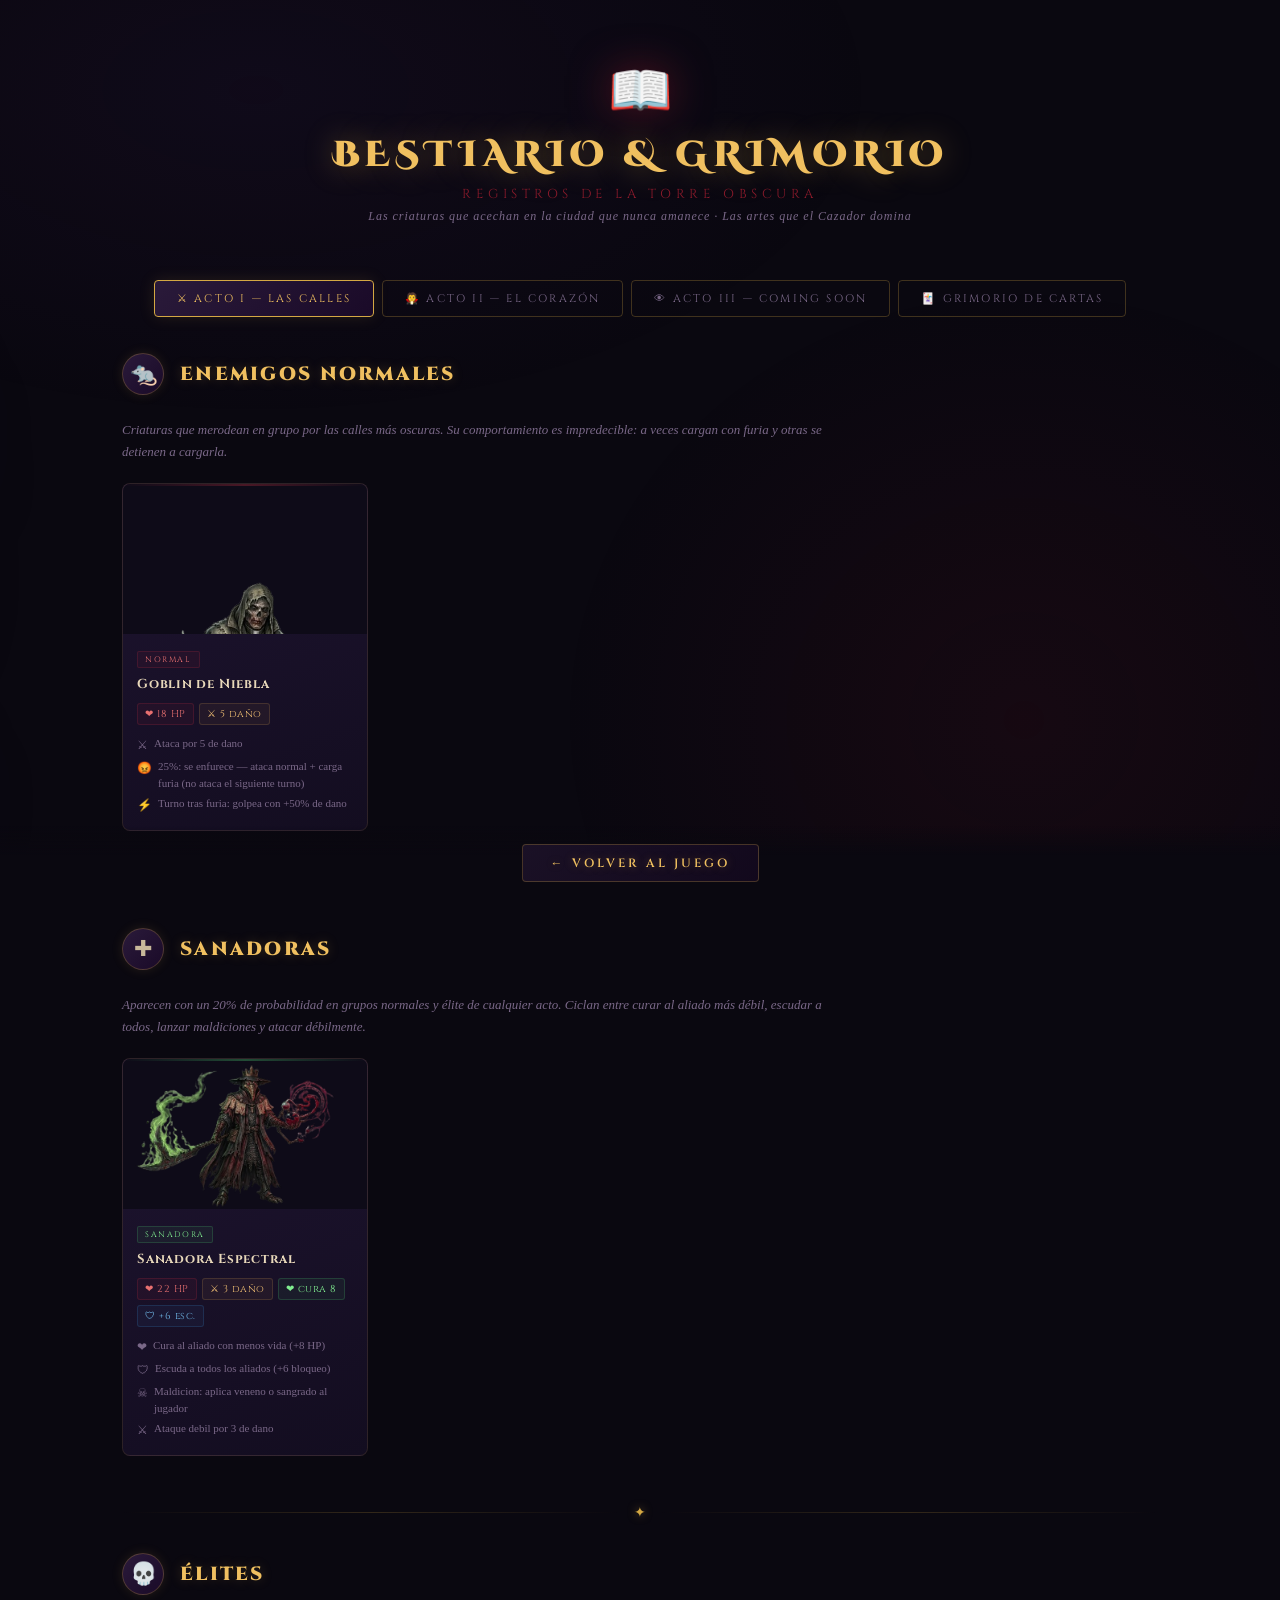
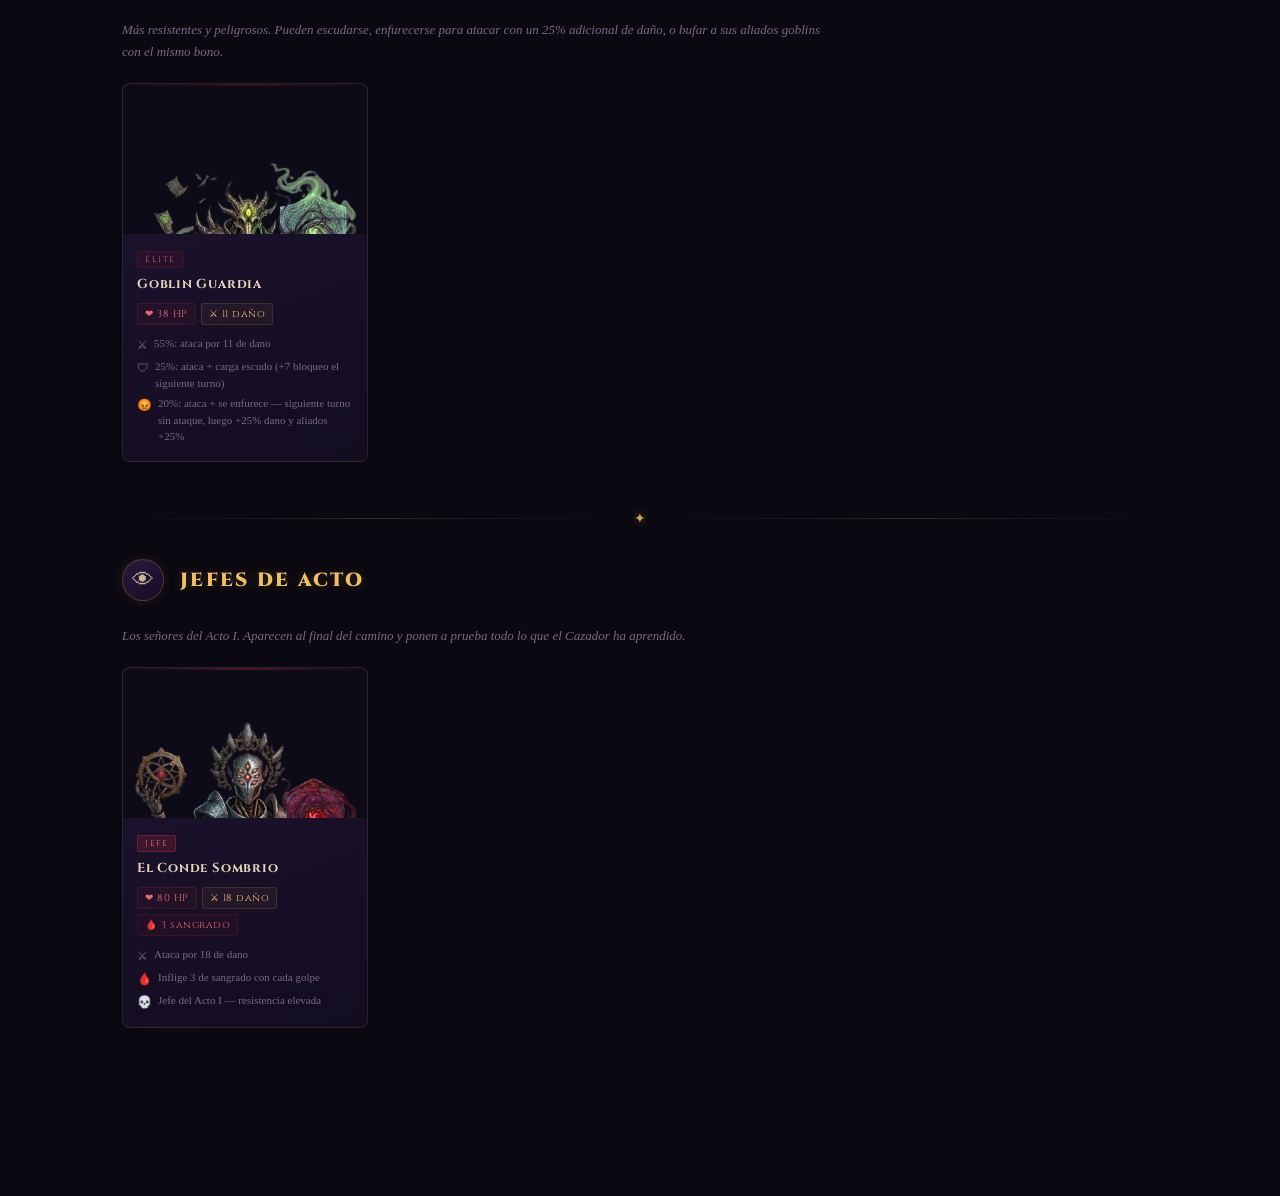
==== bestiario.html @ 96787f64 "Rework visual mapa, goblins, nuevo boton bestiario" ====
<!DOCTYPE html>
<html lang="es">
<head>
<meta charset="UTF-8">
<meta name="viewport" content="width=device-width, initial-scale=1.0">
<title>Noctis Deck — Bestiario & Grimorio</title>
<link rel="shortcut icon" href="resources/logo/logo.png" type="image/x-icon">
<link href="https://fonts.googleapis.com/css2?family=Cinzel+Decorative:wght@400;700;900&family=IM+Fell+English:ital@0;1&family=Cinzel:wght@400;600;900&display=swap" rel="stylesheet">
<style>
  :root {
    --ink:#0a0810; --parchment:#1a1428; --gold:#d4a843; --gold2:#f0c060;
    --crimson:#8a1a2a; --wine:#6a1020; --dim:#7a6888; --text:#c8b89a;
    --text-bright:#e8d8ba; --fog:#2a1e3a; --green:#4acc70; --green2:#80ee90;
  }
  *{margin:0;padding:0;box-sizing:border-box}
  body{background:var(--ink);color:var(--text);font-family:'IM Fell English',Georgia,serif;min-height:100vh;overflow-x:hidden}
  body::before{content:'';position:fixed;inset:0;background:radial-gradient(ellipse 80% 60% at 20% 10%,#3a1a5a22 0%,transparent 60%),radial-gradient(ellipse 60% 80% at 80% 80%,#6a102022 0%,transparent 60%);pointer-events:none;z-index:0}
  #fog-layer{position:fixed;inset:0;pointer-events:none;z-index:1;overflow:hidden}
  .fog-p{position:absolute;border-radius:50%;background:radial-gradient(circle,#3a1a5a18 0%,transparent 70%);animation:fogDrift linear infinite;filter:blur(40px)}
  @keyframes fogDrift{from{transform:translateX(-120%) scaleY(0.6)}to{transform:translateX(110vw) scaleY(1.2)}}

  .page{position:relative;z-index:2;max-width:1100px;margin:0 auto;padding:60px 32px 120px}

  /* HEADER */
  .header{text-align:center;margin-bottom:56px}
  .header-eye{font-size:52px;display:block;margin-bottom:10px;animation:eyePulse 4s ease-in-out infinite;filter:drop-shadow(0 0 20px #8a1a2a88)}
  @keyframes eyePulse{0%,100%{transform:scale(1)}50%{transform:scale(1.08);filter:drop-shadow(0 0 40px #c03040bb)}}
  .game-title{font-family:'Cinzel Decorative',serif;font-size:clamp(18px,4vw,36px);font-weight:900;letter-spacing:.15em;text-transform:uppercase;color:var(--gold2);text-shadow:0 0 30px #d4a84366;margin-bottom:6px}
  .page-sub{font-family:'Cinzel',serif;font-size:clamp(10px,1.5vw,13px);letter-spacing:.35em;text-transform:uppercase;color:var(--crimson);margin-bottom:6px}
  .page-note{font-style:italic;font-size:12px;color:var(--dim);letter-spacing:.08em}

  /* TABS */
  .tab-row{display:flex;gap:8px;margin-bottom:36px;flex-wrap:wrap;justify-content:center}
  .tab{font-family:'Cinzel',serif;font-size:11px;letter-spacing:.2em;text-transform:uppercase;
    padding:10px 22px;border-radius:4px;border:1px solid #d4a84344;background:transparent;
    color:var(--dim);cursor:pointer;transition:all .2s;user-select:none}
  .tab:hover{border-color:#d4a84388;color:var(--text-bright);background:#d4a84310}
  .tab.active{background:linear-gradient(135deg,#2a1a3a,#1a0a28);border-color:#d4a843;color:var(--gold2);box-shadow:0 0 16px #d4a84322}

  /* SECTION */
  .section{display:none}
  .section.visible{display:block}

  .section-title-row{display:flex;align-items:center;gap:16px;margin-bottom:24px}
  .section-icon{font-size:22px;width:42px;height:42px;border-radius:50%;display:flex;align-items:center;justify-content:center;background:linear-gradient(135deg,#2a1a3a,#1a0a28);border:1px solid #d4a84344;box-shadow:0 0 12px #d4a84322;flex-shrink:0}
  .section-label{font-family:'Cinzel',serif;font-size:clamp(13px,2vw,19px);font-weight:900;letter-spacing:.12em;text-transform:uppercase;color:var(--gold2);text-shadow:0 0 12px #d4a84344}
  .section-desc{font-size:13px;color:var(--dim);font-style:italic;margin-bottom:20px;line-height:1.7;max-width:700px}

  /* ENEMY GRID */
  .enemy-grid{display:grid;grid-template-columns:repeat(auto-fill,minmax(200px,1fr));gap:18px;margin-bottom:48px}

  .enemy-card{
    background:linear-gradient(160deg,#1e1430 0%,#130d20 100%);
    border:1px solid #d4a84322;border-radius:8px;overflow:hidden;
    transition:transform .2s,box-shadow .2s,border-color .2s;cursor:default;position:relative;
  }
  .enemy-card:hover{transform:translateY(-4px);box-shadow:0 8px 32px #00000066,0 0 20px #d4a84318;border-color:#d4a84355}
  .enemy-card::before{content:'';position:absolute;top:0;left:0;right:0;height:2px;background:var(--card-accent,linear-gradient(90deg,transparent,#d4a84355,transparent))}

  .enemy-img{width:100%;height:150px;object-fit:cover;object-position:top;display:block;background:#0e0b18;cursor:zoom-in;transition:opacity .15s}
  .enemy-img:hover{opacity:.88}
  .enemy-img-placeholder{width:100%;height:150px;background:linear-gradient(160deg,#1a1030,#0e0b18);display:flex;align-items:center;justify-content:center;font-size:48px}

  .enemy-body{padding:14px 14px 16px}
  .enemy-tier-badge{font-family:'Cinzel',serif;font-size:8px;letter-spacing:.2em;text-transform:uppercase;padding:2px 7px;border-radius:2px;margin-bottom:8px;display:inline-block}
  .badge-normal  {background:#c0304011;color:#e87070;border:1px solid #c0304033}
  .badge-elite   {background:#8a1a2a22;color:#cc6080;border:1px solid #8a1a2a44}
  .badge-healer  {background:#4acc7011;color:var(--green2);border:1px solid #4acc7033}
  .badge-boss    {background:#c0304033;color:#ff8080;border:1px solid #c0304066}
  .badge-special {background:#7a3acc22;color:#cc80ff;border:1px solid #7a3acc44}

  .enemy-name{font-family:'Cinzel',serif;font-size:13px;font-weight:700;letter-spacing:.06em;color:var(--text-bright);margin-bottom:10px;line-height:1.3}

  .enemy-stats{display:flex;flex-wrap:wrap;gap:5px;margin-bottom:10px}
  .stat-pill{font-size:10px;font-family:'Cinzel',serif;padding:3px 7px;border-radius:3px;letter-spacing:.05em;white-space:nowrap}
  .stat-hp   {background:#c0304011;color:#e87070;border:1px solid #c0304033}
  .stat-dmg  {background:#c9984a11;color:#e8b870;border:1px solid #c9984a33}
  .stat-bleed{background:#aa203011;color:#e06070;border:1px solid #aa203033}
  .stat-psn  {background:#3a7a2011;color:#80cc50;border:1px solid #3a7a2033}
  .stat-heal {background:#4acc7011;color:var(--green2);border:1px solid #4acc7033}
  .stat-shld {background:#3a8acc11;color:#70b8e8;border:1px solid #3a8acc33}

  .enemy-behaviors{display:flex;flex-direction:column;gap:4px;margin-top:6px}
  .behavior{font-size:11px;color:var(--dim);line-height:1.5;display:flex;gap:6px;align-items:flex-start}
  .behavior-icon{flex-shrink:0;font-size:12px;margin-top:1px}

  /* COMING SOON */
  .coming-soon{
    border:1px dashed #d4a84333;border-radius:10px;
    padding:60px 32px;text-align:center;margin-top:8px;
    background:radial-gradient(ellipse 70% 60% at 50% 50%,#1a1030 0%,#0a0810 100%);
  }
  .cs-eye{font-size:48px;display:block;margin-bottom:16px;opacity:.4;animation:csFloat 3s ease-in-out infinite}
  @keyframes csFloat{0%,100%{transform:translateY(0)}50%{transform:translateY(-8px)}}
  .cs-title{font-family:'Cinzel Decorative',serif;font-size:clamp(14px,3vw,22px);color:var(--dim);letter-spacing:.15em;text-transform:uppercase;margin-bottom:10px}
  .cs-sub{font-size:13px;color:#4a3a5a;font-style:italic}

  /* DIVIDER */
  .divider{display:flex;align-items:center;gap:14px;margin:32px 0}
  .divider-line{flex:1;height:1px;background:linear-gradient(90deg,transparent,#d4a84333,transparent)}
  .divider-glyph{color:var(--gold);font-size:14px;text-shadow:0 0 10px #d4a84388;flex-shrink:0}

  /* CARD GRIMOIRE GRID */
  .grimoire-grid{display:grid;grid-template-columns:repeat(auto-fill,minmax(150px,1fr));gap:14px;margin-bottom:40px}

  .grim-card{
    background:linear-gradient(160deg,#1e1430 0%,#130d20 100%);
    border-radius:7px;overflow:hidden;
    border:1px solid #d4a84322;
    transition:transform .2s,box-shadow .2s,border-color .2s;cursor:default;
    position:relative;
  }
  .grim-card:hover{transform:translateY(-4px);box-shadow:0 8px 28px #00000055,0 0 16px #d4a84318;border-color:#d4a84455}
  .grim-card-top{height:3px;background:var(--rc,#a0a0b0)}
  .grim-card-art{width:100%;height:100px;object-fit:cover;display:block;background:#0e0b18;cursor:zoom-in;transition:opacity .15s}
  .grim-card-art:hover{opacity:.88}
  .grim-card-art-placeholder{width:100%;height:100px;background:linear-gradient(160deg,#1a1030,#0e0b18);display:flex;align-items:center;justify-content:center;font-size:32px}
  .grim-card-body{padding:10px 10px 12px}
  .grim-rarity{font-family:'Cinzel',serif;font-size:7px;letter-spacing:.2em;text-transform:uppercase;margin-bottom:5px;display:inline-block;padding:2px 5px;border-radius:2px}
  .grim-name{font-family:'Cinzel',serif;font-size:11px;font-weight:700;letter-spacing:.04em;color:var(--text-bright);margin-bottom:6px;line-height:1.3}
  .grim-type{font-size:9px;font-family:'Cinzel',serif;letter-spacing:.15em;text-transform:uppercase;color:var(--dim);margin-bottom:7px}
  .grim-stats{display:flex;flex-wrap:wrap;gap:4px;margin-bottom:6px}
  .grim-stat{font-size:9px;font-family:'Cinzel',serif;padding:2px 5px;border-radius:2px;white-space:nowrap}
  .grim-cost{position:absolute;top:8px;right:8px;width:22px;height:22px;border-radius:50%;background:linear-gradient(135deg,#2a1a3a,#1a0a28);border:1px solid #d4a84366;display:flex;align-items:center;justify-content:center;font-family:'Cinzel',serif;font-size:11px;font-weight:700;color:var(--gold2);box-shadow:0 0 8px #d4a84333}
  .grim-desc{font-size:10px;color:var(--dim);font-style:italic;line-height:1.5}

  .rarity-section-title{font-family:'Cinzel',serif;font-size:11px;letter-spacing:.3em;text-transform:uppercase;padding:5px 10px;border-radius:3px;margin-bottom:16px;display:inline-block}

  /* BACK */
  .back-bar{position:fixed;bottom:0;left:0;right:0;background:linear-gradient(0deg,#0a0810 60%,transparent);padding:18px 40px;display:flex;justify-content:center;z-index:10}
  .back-btn{font-family:'Cinzel',serif;font-size:12px;font-weight:600;letter-spacing:.25em;text-transform:uppercase;color:var(--gold2);text-decoration:none;padding:10px 28px;border:1px solid #d4a84344;border-radius:4px;background:linear-gradient(135deg,#2a1a3a88,#1a0a2888);backdrop-filter:blur(8px);transition:all .25s;text-shadow:0 0 10px #d4a84366}
  .back-btn:hover{background:linear-gradient(135deg,#3a2a4a,#2a1a3a);border-color:#d4a84388;box-shadow:0 0 30px #d4a84333}

  /* LIGHTBOX */
  [data-lb]{cursor:zoom-in!important}
  #lightbox{position:fixed;inset:0;z-index:9999;background:#000000cc;display:flex;align-items:center;justify-content:center;opacity:0;pointer-events:none;transition:opacity .22s;cursor:zoom-out}
  #lightbox.open{opacity:1;pointer-events:all}
  #lightbox img{max-width:min(88vw,600px);max-height:82vh;object-fit:contain;border-radius:6px;border:1px solid #d4a84344;box-shadow:0 0 80px #00000099,0 0 30px #d4a84322;transform:scale(.92);transition:transform .22s;cursor:default}
  #lightbox.open img{transform:scale(1)}
  #lightbox-close{position:absolute;top:18px;right:22px;font-family:'Cinzel',serif;font-size:13px;letter-spacing:.2em;color:#d4a843;background:transparent;border:1px solid #d4a84344;border-radius:4px;padding:6px 14px;cursor:pointer;transition:all .2s}
  #lightbox-close:hover{border-color:#d4a843;background:#d4a84318}

  @media(max-width:600px){
    .page{padding:40px 16px 100px}
    .enemy-grid{grid-template-columns:repeat(auto-fill,minmax(160px,1fr));gap:12px}
    .grimoire-grid{grid-template-columns:repeat(auto-fill,minmax(130px,1fr));gap:10px}
  }
</style>
</head>
<body>
<div id="fog-layer"></div>
<div id="lightbox"><button id="lightbox-close" onclick="closeLightbox()">✕ Cerrar</button><img id="lightbox-img" src="" alt=""></div>
<div class="page">

  <div class="header">
    <span class="header-eye">📖</span>
    <div class="game-title">Bestiario & Grimorio</div>
    <div class="page-sub">Registros de la Torre Obscura</div>
    <div class="page-note">Las criaturas que acechan en la ciudad que nunca amanece · Las artes que el Cazador domina</div>
  </div>

  <!-- TABS -->
  <div class="tab-row">
    <div class="tab active" onclick="switchTab('acto1')">⚔ Acto I — Las Calles</div>
    <div class="tab" onclick="switchTab('acto2')">🧛 Acto II — El Corazón</div>
    <div class="tab" onclick="switchTab('acto3')">👁 Acto III — Coming Soon</div>
    <div class="tab" onclick="switchTab('grimoire')">🃏 Grimorio de Cartas</div>
  </div>

  <!-- ═══════════════════════════════════
       ACTO I
       ═══════════════════════════════════ -->
  <div class="section visible" id="tab-acto1">

    <!-- NORMALES -->
    <div class="section-title-row">
      <div class="section-icon">🐀</div>
      <div class="section-label">Enemigos Normales</div>
    </div>
    <p class="section-desc">Criaturas que merodean en grupo por las calles más oscuras. Su comportamiento es impredecible: a veces cargan con furia y otras se detienen a cargarla.</p>
    <div class="enemy-grid" id="grid-normal"></div>

    <div class="divider"><div class="divider-line"></div><div class="divider-glyph">✦</div><div class="divider-line"></div></div>

    <!-- SANADORAS -->
    <div class="section-title-row">
      <div class="section-icon">✚</div>
      <div class="section-label">Sanadoras</div>
    </div>
    <p class="section-desc">Aparecen con un 20% de probabilidad en grupos normales y élite de cualquier acto. Ciclan entre curar al aliado más débil, escudar a todos, lanzar maldiciones y atacar débilmente.</p>
    <div class="enemy-grid" id="grid-healer"></div>

    <div class="divider"><div class="divider-line"></div><div class="divider-glyph">✦</div><div class="divider-line"></div></div>

    <!-- ÉLITES -->
    <div class="section-title-row">
      <div class="section-icon">💀</div>
      <div class="section-label">Élites</div>
    </div>
    <p class="section-desc">Más resistentes y peligrosos. Pueden escudarse, enfurecerse para atacar con un 25% adicional de daño, o bufar a sus aliados goblins con el mismo bono.</p>
    <div class="enemy-grid" id="grid-elite"></div>

    <div class="divider"><div class="divider-line"></div><div class="divider-glyph">✦</div><div class="divider-line"></div></div>

    <!-- JEFES -->
    <div class="section-title-row">
      <div class="section-icon">👁</div>
      <div class="section-label">Jefes de Acto</div>
    </div>
    <p class="section-desc">Los señores del Acto I. Aparecen al final del camino y ponen a prueba todo lo que el Cazador ha aprendido.</p>
    <div class="enemy-grid" id="grid-boss"></div>

  </div><!-- /acto1 -->

  <!-- ═══════════════════════════════════
       ACTO II
       ═══════════════════════════════════ -->
  <div class="section" id="tab-acto2">

    <div class="section-title-row">
      <div class="section-icon">🧛</div>
      <div class="section-label">Criaturas del Corazón</div>
    </div>
    <p class="section-desc">Dentro de las murallas, las criaturas son más antiguas y más peligrosas. Cada una posee mecánicas únicas que el Cazador debe aprender a leer.</p>
    <div class="enemy-grid" id="grid-act2"></div>

    <div class="divider"><div class="divider-line"></div><div class="divider-glyph">✦</div><div class="divider-line"></div></div>

    <div class="section-title-row">
      <div class="section-icon">👁</div>
      <div class="section-label">Jefe del Acto II</div>
    </div>
    <p class="section-desc">El señor de la noche que habita en el corazón de la ciudad. Invoca aliados, se cura y golpea sin misericordia.</p>
    <div class="enemy-grid" id="grid-act2boss"></div>

  </div><!-- /acto2 -->

  <!-- ═══════════════════════════════════
       ACTO III — COMING SOON
       ═══════════════════════════════════ -->
  <div class="section" id="tab-acto3">
    <div class="coming-soon">
      <span class="cs-eye">👁</span>
      <div class="cs-title">La Cámara Bajo la Catedral</div>
      <div class="cs-sub" style="margin-bottom:20px">"Donde el pacto fue sellado, el pacto debe romperse."</div>
      <div style="font-family:'Cinzel',serif;font-size:10px;letter-spacing:.3em;text-transform:uppercase;color:#4a3a5a;padding:8px 20px;border:1px dashed #3a2a4a;border-radius:4px;display:inline-block">En desarrollo · Próximamente</div>
    </div>
  </div>

  <!-- ═══════════════════════════════════
       GRIMORIO DE CARTAS
       ═══════════════════════════════════ -->
  <div class="section" id="tab-grimoire">

    <div class="section-title-row">
      <div class="section-icon">🃏</div>
      <div class="section-label">Grimorio de Cartas</div>
    </div>
    <p class="section-desc">Todas las artes que el Cazador puede dominar. Las cartas base (Golpe Sombrío, Escudo Arcano, Bala de Plomo) no aparecen en recompensas — el resto sí, con probabilidad según su rareza.</p>

    <!-- COMUNES -->
    <div id="sec-common"></div>
    <!-- INFRECUENTES -->
    <div id="sec-uncommon"></div>
    <!-- RARAS -->
    <div id="sec-rare"></div>
    <!-- LEGENDARIAS -->
    <div id="sec-legendary"></div>

  </div><!-- /grimoire -->

</div><!-- /page -->

<div class="back-bar">
  <a href="index.html" class="back-btn" onclick="playUI()">← Volver al Juego</a>
</div>

<script>
// ─── SETTINGS: leer ajuste de imágenes IA ───────────────────────────────────
function isAiImages() {
  try {
    const cfg = JSON.parse(localStorage.getItem('noctis_cfg_v1') || 'null') || {};
    return cfg.aiImages !== false;
  } catch(e) { return true; }
}

const USE_AI = isAiImages();

// ─── RUTAS DE IMAGEN ─────────────────────────────────────────────────────────
const IMG = {
  enemy0:         USE_AI ? 'resources/enemigos/enemigo1.png'       : 'resources/alt/enemigos/enemigo1.png',
  enemy1:         USE_AI ? 'resources/enemigos/enemigo2.png'       : 'resources/alt/enemigos/enemigo2.png',
  enemy2:         USE_AI ? 'resources/enemigos/enemigo3.png'       : 'resources/alt/enemigos/enemigo3.png',
  enemy_healer:   USE_AI ? 'resources/enemigos/healer.png'         : 'resources/alt/enemigos/healer.png',
  enemy_vampiro:  USE_AI ? 'resources/enemigos/vampiro.png'        : 'resources/alt/enemigos/vampiro.png',
  enemy_condesa:  USE_AI ? 'resources/enemigos/condesa.png'        : 'resources/alt/enemigos/condesa.png',
  enemy_guardian: USE_AI ? 'resources/enemigos/guardian.png'       : 'resources/alt/enemigos/guardian.png',
  enemy_murcielago:USE_AI? 'resources/enemigos/murcielago.png'     : 'resources/alt/enemigos/murcielago.png',
  enemy_baron:    USE_AI ? 'resources/enemigos/baron_hemlock.png'  : 'resources/alt/enemigos/baron_hemlock.png',
  card_strike:    USE_AI ? 'resources/cartas/golpesombrio.jpg'     : 'resources/alt/cartas/strike.png',
  card_shield:    USE_AI ? 'resources/cartas/escudoarcano.jpg'     : 'resources/alt/cartas/shield.png',
  card_lance:     USE_AI ? 'resources/cartas/lanzaniebla.png'      : 'resources/alt/cartas/lance.png',
  card_retaliate: USE_AI ? 'resources/cartas/cartarepresalia.jpg'  : 'resources/alt/cartas/retaliate.png',
  card_mend:      USE_AI ? 'resources/cartas/susurro vital.jpg'    : 'resources/alt/cartas/mend.png',
  card_bullet:    USE_AI ? 'resources/cartas/bullet.jpg'           : 'resources/alt/cartas/bullet.png',
  card_slash:     USE_AI ? 'resources/cartas/tajocruento.jpg'      : 'resources/alt/cartas/slash.png',
  card_double:    USE_AI ? 'resources/cartas/Golpe doble.png'      : 'resources/alt/cartas/double.png',
  card_mantle:    USE_AI ? 'resources/cartas/manto de sombras.jpg' : 'resources/alt/cartas/mantle.png',
  card_cloud:     USE_AI ? 'resources/cartas/nube venenosa.jpg'    : 'resources/alt/cartas/cloud.png',
  card_quickdraw: USE_AI ? 'resources/cartas/quickdraw.jpg'        : 'resources/alt/cartas/quickdraw.png',
  card_smokebomb: USE_AI ? 'resources/cartas/smokebomb.jpg'        : 'resources/alt/cartas/smokebomb.png',
  card_smite:     USE_AI ? 'resources/cartas/golpe sagrado.jpg'    : 'resources/alt/cartas/smite.png',
  card_ritual:    USE_AI ? 'resources/cartas/ritual of blood.jpg'  : 'resources/alt/cartas/ritual.png',
  card_fanfire:   USE_AI ? 'resources/cartas/fanfire.jpg'          : 'resources/alt/cartas/fanfire.png',
  card_headshot:  USE_AI ? 'resources/cartas/headshot.jpg'         : 'resources/alt/cartas/headshot.png',
  card_bloodpact: USE_AI ? 'resources/cartas/ritual of blood.jpg'  : 'resources/alt/cartas/blood.png',
  card_nightmare: USE_AI ? 'resources/cartas/nube venenosa.jpg'    : 'resources/alt/cartas/nightmare.png',
};

function imgTag(key, cls, alt) {
  const src = IMG[key];
  if(!src) return `<div class="${cls}-placeholder"><span>👁</span></div>`;
  return `<img class="${cls}" data-lb src="${src}" alt="${alt||''}" onerror="this.parentNode.innerHTML='<div class=\\'${cls}-placeholder\\'><span>👁</span></div>'">`;
}

// ─── ENEMY DATA ───────────────────────────────────────────────────────────────
const ENEMIES = {
  normal: [
    { name:'Goblin de Niebla',  hp:18, dmg:5,  bleed:0, psn:0, imgKey:'enemy0',
      behaviors:['⚔ Ataca por 5 de dano','😡 25%: se enfurece — ataca normal + carga furia (no ataca el siguiente turno)','⚡ Turno tras furia: golpea con +50% de dano'] },
  ],
  healer: [
    { name:'Sanadora Espectral', hp:22, dmg:3, bleed:0, psn:0, imgKey:'enemy_healer', heal:8, shld:6,
      behaviors:['❤ Cura al aliado con menos vida (+8 HP)','🛡 Escuda a todos los aliados (+6 bloqueo)','☠ Maldicion: aplica veneno o sangrado al jugador','⚔ Ataque debil por 3 de dano'] },
  ],
  elite: [
    { name:'Goblin Guardia',  hp:38, dmg:11, bleed:0, psn:0, imgKey:'enemy1',
      behaviors:['⚔ 55%: ataca por 11 de dano','🛡 25%: ataca + carga escudo (+7 bloqueo el siguiente turno)','😡 20%: ataca + se enfurece — siguiente turno sin ataque, luego +25% dano y aliados +25%'] },
  ],
  boss: [
    { name:'El Conde Sombrio', hp:80, dmg:18, bleed:3, psn:0, imgKey:'enemy2',
      behaviors:['⚔ Ataca por 18 de dano','🩸 Inflige 3 de sangrado con cada golpe','💀 Jefe del Acto I — resistencia elevada'] },
  ],
  act2: [
    { name:'Vampiro Sanguinario', hp:55, dmg:10, bleed:0, psn:0, imgKey:'enemy_vampiro', special:'roba vida',
      behaviors:['⚔ Ataca por 10 + roba 6 HP para sí mismo al golpear','🧛 Al morir un aliado: se cura ~22 HP','⚠ Prioridad de eliminación alta — cada aliado muerto lo fortalece'] },
    { name:'Condesa sin Rostro',  hp:50, dmg:11, bleed:0, psn:0, imgKey:'enemy_condesa', special:'ciclo 3 fases',
      behaviors:['⚔ Turno 1: ataca por 11 de daño','🛡 Turno 2: gana +10 de bloqueo','☠ Turno 3: envenena al jugador (+3 veneno)', '🔄 Ciclo de 3 fases — se repite indefinidamente'] },
    { name:'Guardián del Candil', hp:58, dmg:6,  bleed:0, psn:0, imgKey:'enemy_guardian', special:'oculta aliados',
      behaviors:['🕯 Turno par: ataca por 6 + reduce tu daño en 2 (acumulable hasta -6)','👁 Turno impar: oculta a un aliado aleatorio — no puede ser atacado ese turno','⚠ Elimínalo primero para evitar la acumulación de reducción de daño'] },
    { name:'Murciélago de Hemlock', hp:20, dmg:7, bleed:0, psn:0, imgKey:'enemy_murcielago', special:'evoluciona',
      behaviors:['⚔ Ataca por 7 de daño cada turno','🧛 A los 5 turnos se transforma en Vampiro Sanguinario','⚠ Invocado por el Barón Hemlock — elimínalo antes de que evolucione'] },
  ],
  act2boss: [
    { name:'Barón Hemlock', hp:130, dmg:16, bleed:0, psn:0, imgKey:'enemy_baron', special:'jefe Acto II',
      behaviors:['🦇 Turno 1 y cada 5 turnos: invoca hasta 2 Murciélagos de Hemlock','⚔ Ataca por 16 de daño cuando no invoca','💀 Por debajo del 60% de HP: puede curarse ~23 HP','⚠ Mata a los murciélagos rápido — si evolucionan a vampiros la situación se complica'] },
  ],
};

// ─── CARD DATA ────────────────────────────────────────────────────────────────
const CARDS = [
  // COMUNES
  {id:'strike',   name:'Golpe Sombrío',   type:'attack', rarity:'common',    cost:1, dmg:6,  blk:0,  bleed:0,psn:0,           desc:'Golpe veloz con tu filo.', base:true},
  {id:'shield',   name:'Escudo Arcano',   type:'defense',rarity:'common',    cost:1, dmg:0,  blk:7,  bleed:0,psn:0,           desc:'Barrera mágica que absorbe el daño.', base:true},
  {id:'lance',    name:'Lanza de Niebla', type:'attack', rarity:'common',    cost:1, dmg:4,  blk:0,  bleed:0,psn:2,           desc:'Veneno que consume desde dentro.'},
  {id:'retaliate',name:'Represalia',      type:'skill',  rarity:'common',    cost:1, dmg:3,  blk:4,  bleed:0,psn:0,           desc:'Ataca y defiende al mismo tiempo.'},
  {id:'mend',     name:'Susurro Vital',   type:'skill',  rarity:'common',    cost:1, dmg:0,  blk:0,  bleed:0,psn:0, heal:8,   desc:'Recupera 8 de Vitalidad.'},
  {id:'bullet',   name:'Bala de Plomo',   type:'attack', rarity:'common',    cost:1, dmg:7,  blk:0,  bleed:0,psn:0,           desc:'Disparo certero y rápido.', base:true},
  // INFRECUENTES
  {id:'slash',    name:'Tajo Cruento',    type:'attack', rarity:'uncommon',  cost:2, dmg:10, blk:0,  bleed:2,psn:0,           desc:'Daño directo con sangrado severo.'},
  {id:'double',   name:'Golpe Doble',     type:'attack', rarity:'uncommon',  cost:2, dmg:8,  blk:0,  bleed:0,psn:0, dbl:true, desc:'Golpea dos veces consecutivas.'},
  {id:'mantle',   name:'Manto de Sombras',type:'defense',rarity:'uncommon',  cost:2, dmg:0,  blk:17, bleed:0,psn:0,           desc:'Protección pesada contra cualquier golpe.'},
  {id:'cloud',    name:'Nube Venenosa',   type:'skill',  rarity:'uncommon',  cost:2, dmg:0,  blk:0,  bleed:0,psn:4,           desc:'Envenena al enemigo con niebla tóxica.'},
  {id:'quickdraw',name:'Tiro Rápido',     type:'attack', rarity:'uncommon',  cost:1, dmg:5,  blk:0,  bleed:0,psn:0, dbl:true, desc:'Dos disparos instantáneos.'},
  {id:'smokebomb',name:'Bomba de Humo',   type:'defense',rarity:'uncommon',  cost:2, dmg:0,  blk:10, bleed:0,psn:2,           desc:'Escudo y envenena al objetivo.'},
  // RARAS
  {id:'smite',    name:'Golpe Sagrado',   type:'attack', rarity:'rare',      cost:1, dmg:8,  blk:0,  bleed:0,psn:0,           desc:'Luz arcana concentrada en un filo.'},
  {id:'ritual',   name:'Ritual de Sangre',type:'skill',  rarity:'rare',      cost:2, dmg:0,  blk:0,  bleed:4,psn:0,           desc:'Maldición de sangrado severo.'},
  {id:'fanfire',  name:'Fuego Cerrado',   type:'attack', rarity:'rare',      cost:2, dmg:6,  blk:0,  bleed:0,psn:0, triple:true,desc:'Dispara tres veces consecutivas.'},
  // LEGENDARIAS
  {id:'headshot', name:'Disparo Certero', type:'attack', rarity:'legendary', cost:3, dmg:28, blk:0,  bleed:0,psn:0,           desc:'Un disparo. El fin.'},
  {id:'bloodpact',name:'Pacto de Sangre', type:'skill',  rarity:'legendary', cost:2, dmg:0,  blk:0,  bleed:3,psn:0, heal:10,  desc:'Cura con la sangre del enemigo.'},
  {id:'nightmare',name:'Pesadilla Eterna',type:'attack', rarity:'legendary', cost:3, dmg:9,  blk:0,  bleed:3,psn:3,           desc:'Inflige todos los males de una vez.'},
];

// ─── RARITY CONFIG ────────────────────────────────────────────────────────────
const RARITY = {
  common:    { label:'COMÚN',      color:'#a0a0b0', bg:'#a0a0b011', border:'#a0a0b044' },
  uncommon:  { label:'INFRECUENTE',color:'#60aaee', bg:'#60aaee11', border:'#60aaee44' },
  rare:      { label:'RARA',       color:'#cc80ff', bg:'#cc80ff11', border:'#cc80ff44' },
  legendary: { label:'LEGENDARIA', color:'#ffcc44', bg:'#ffcc4411', border:'#ffcc4444' },
};
const TYPE_LABELS = { attack:'Ataque', defense:'Defensa', skill:'Habilidad' };
const TYPE_COLORS = { attack:'#e87070', defense:'#70b8e8', skill:'#80cc70' };

// ─── BUILD ENEMY CARD ─────────────────────────────────────────────────────────
function buildEnemyCard(e, badgeClass, badgeLabel, accentColor) {
  const art = imgTag(e.imgKey, 'enemy-img', e.name);
  const stats = [];
  stats.push(`<span class="stat-pill stat-hp">❤ ${e.hp} HP</span>`);
  if(e.dmg) stats.push(`<span class="stat-pill stat-dmg">⚔ ${e.dmg} daño</span>`);
  if(e.bleed) stats.push(`<span class="stat-pill stat-bleed">🩸 ${e.bleed} sangrado</span>`);
  if(e.psn)   stats.push(`<span class="stat-pill stat-psn">☠ ${e.psn} veneno</span>`);
  if(e.heal)  stats.push(`<span class="stat-pill stat-heal">❤ cura ${e.heal}</span>`);
  if(e.shld)  stats.push(`<span class="stat-pill stat-shld">🛡 +${e.shld} esc.</span>`);
  const beh = (e.behaviors||[]).map(b=>{
    const chars = [...b];
    const icon = chars[0];
    const rest = chars.slice(1).join('').trim();
    return `<div class="behavior"><span class="behavior-icon">${icon}</span><span>${rest}</span></div>`;
  }).join('');
  return `
    <div class="enemy-card" style="--card-accent:linear-gradient(90deg,transparent,${accentColor}55,transparent)">
      ${art}
      <div class="enemy-body">
        <span class="enemy-tier-badge ${badgeClass}">${badgeLabel}</span>
        <div class="enemy-name">${e.name}</div>
        <div class="enemy-stats">${stats.join('')}</div>
        ${beh ? `<div class="enemy-behaviors">${beh}</div>` : ''}
      </div>
    </div>`;
}

// ─── BUILD CARD GRIMOIRE ──────────────────────────────────────────────────────
function buildGrimCard(c) {
  const r = RARITY[c.rarity];
  const art = imgTag('card_'+c.id, 'grim-card-art', c.name);
  const stats = [];
  if(c.dmg)    stats.push(`<span class="grim-stat stat-dmg">⚔ ${c.triple?c.dmg+'×3':c.dbl?c.dmg+'×2':c.dmg}</span>`);
  if(c.blk)    stats.push(`<span class="grim-stat stat-shld">🛡 ${c.blk}</span>`);
  if(c.bleed)  stats.push(`<span class="grim-stat stat-bleed">🩸 ${c.bleed}</span>`);
  if(c.psn)    stats.push(`<span class="grim-stat stat-psn">☠ ${c.psn}</span>`);
  if(c.heal)   stats.push(`<span class="grim-stat stat-heal">❤ +${c.heal}</span>`);
  const baseMark = c.base ? `<span style="font-size:8px;color:#4a3a5a;font-family:'Cinzel',serif;letter-spacing:.1em">BASE</span>` : '';
  return `
    <div class="grim-card">
      <div class="grim-card-top" style="background:${r.color}"></div>
      ${art}
      <div class="grim-card-body">
        <div class="grim-cost">${c.cost}</div>
        <div class="grim-rarity" style="background:${r.bg};color:${r.color};border:1px solid ${r.border}">${r.label}</div>
        <div class="grim-name">${c.name}</div>
        <div class="grim-type" style="color:${TYPE_COLORS[c.type]}">${TYPE_LABELS[c.type]||c.type} ${baseMark}</div>
        <div class="grim-stats">${stats.join('')}</div>
        <div class="grim-desc">${c.desc}</div>
      </div>
    </div>`;
}

// ─── RENDER ───────────────────────────────────────────────────────────────────
// ─── UI SOUND ─────────────────────────────────────────────────────────────────
const UI_SOUND_SRC = 'resources/music/ui_click.mp3';
function playUI() {
  try {
    const v = parseFloat(localStorage.getItem('noctis_sfx_vol'));
    const vol = isNaN(v) ? 0.6 : v;
    const s = new Audio(UI_SOUND_SRC);
    s.volume = vol;
    s.play().catch(()=>{});
  } catch(e){}
}

// ─── LIGHTBOX ─────────────────────────────────────────────────────────────────
function openLightbox(src) {
  playUI();
  document.getElementById('lightbox-img').src = src;
  document.getElementById('lightbox').classList.add('open');
}
function closeLightbox() {
  playUI();
  document.getElementById('lightbox').classList.remove('open');
}
// Delegacion: captura clicks en imagenes con data-lightbox desde cualquier parte del DOM
document.addEventListener('click', function(e) {
  if(e.target.matches('[data-lb]') && e.target.src) {
    openLightbox(e.target.src);
  }
});
document.getElementById('lightbox').addEventListener('click', function(e) {
  if(e.target === this) closeLightbox();
});
document.addEventListener('keydown', function(e) {
  if(e.key === 'Escape') closeLightbox();
});

function renderAll() {
  // Enemies Acto I
  document.getElementById('grid-normal').innerHTML  = ENEMIES.normal.map(e=>buildEnemyCard(e,'badge-normal','NORMAL','#c03040')).join('');
  document.getElementById('grid-healer').innerHTML  = ENEMIES.healer.map(e=>buildEnemyCard(e,'badge-healer','SANADORA','#4acc70')).join('');
  document.getElementById('grid-elite').innerHTML   = ENEMIES.elite.map(e=>buildEnemyCard(e,'badge-elite','ÉLITE','#8a1a2a')).join('');
  document.getElementById('grid-boss').innerHTML    = ENEMIES.boss.map(e=>buildEnemyCard(e,'badge-boss','JEFE','#c03040')).join('');
  // Enemies Acto II
  document.getElementById('grid-act2').innerHTML    = ENEMIES.act2.map(e=>buildEnemyCard(e,'badge-special','ACTO II','#7a3acc')).join('');
  document.getElementById('grid-act2boss').innerHTML= ENEMIES.act2boss.map(e=>buildEnemyCard(e,'badge-boss','JEFE','#c03040')).join('');

  // Grimoire cards by rarity
  ['common','uncommon','rare','legendary'].forEach(r => {
    const rc = RARITY[r];
    const cards = CARDS.filter(c=>c.rarity===r);
    document.getElementById('sec-'+r).innerHTML = `
      <div style="margin-bottom:14px">
        <span class="rarity-section-title" style="background:${rc.bg};color:${rc.color};border:1px solid ${rc.border}">${rc.label}</span>
      </div>
      <div class="grimoire-grid">${cards.map(buildGrimCard).join('')}</div>
      <div class="divider"><div class="divider-line"></div><div class="divider-glyph">✦</div><div class="divider-line"></div></div>
    `;
  });
}

// ─── TAB SWITCH ──────────────────────────────────────────────────────────────
function switchTab(id) {
  playUI();
  document.querySelectorAll('.section').forEach(s=>s.classList.remove('visible'));
  document.querySelectorAll('.tab').forEach(t=>t.classList.remove('active'));
  document.getElementById('tab-'+id).classList.add('visible');
  event.target.classList.add('active');
}

// ─── FOG ─────────────────────────────────────────────────────────────────────
(()=>{
  const l=document.getElementById('fog-layer');
  for(let i=0;i<6;i++){
    const p=document.createElement('div');p.className='fog-p';
    const s=200+Math.random()*400;
    p.style.cssText=`width:${s}px;height:${s}px;top:${Math.random()*100}%;left:-${s}px;animation-duration:${28+Math.random()*30}s;animation-delay:${Math.random()*20}s`;
    l.appendChild(p);
  }
})();

document.addEventListener('contextmenu',e=>e.preventDefault());
document.addEventListener('keydown',e=>{
  if(e.key==='F12')e.preventDefault();
  if(e.ctrlKey&&e.shiftKey&&['I','J','C'].includes(e.key))e.preventDefault();
  if(e.ctrlKey&&e.key==='U')e.preventDefault();
});

renderAll();
</script>
</body>
</html>
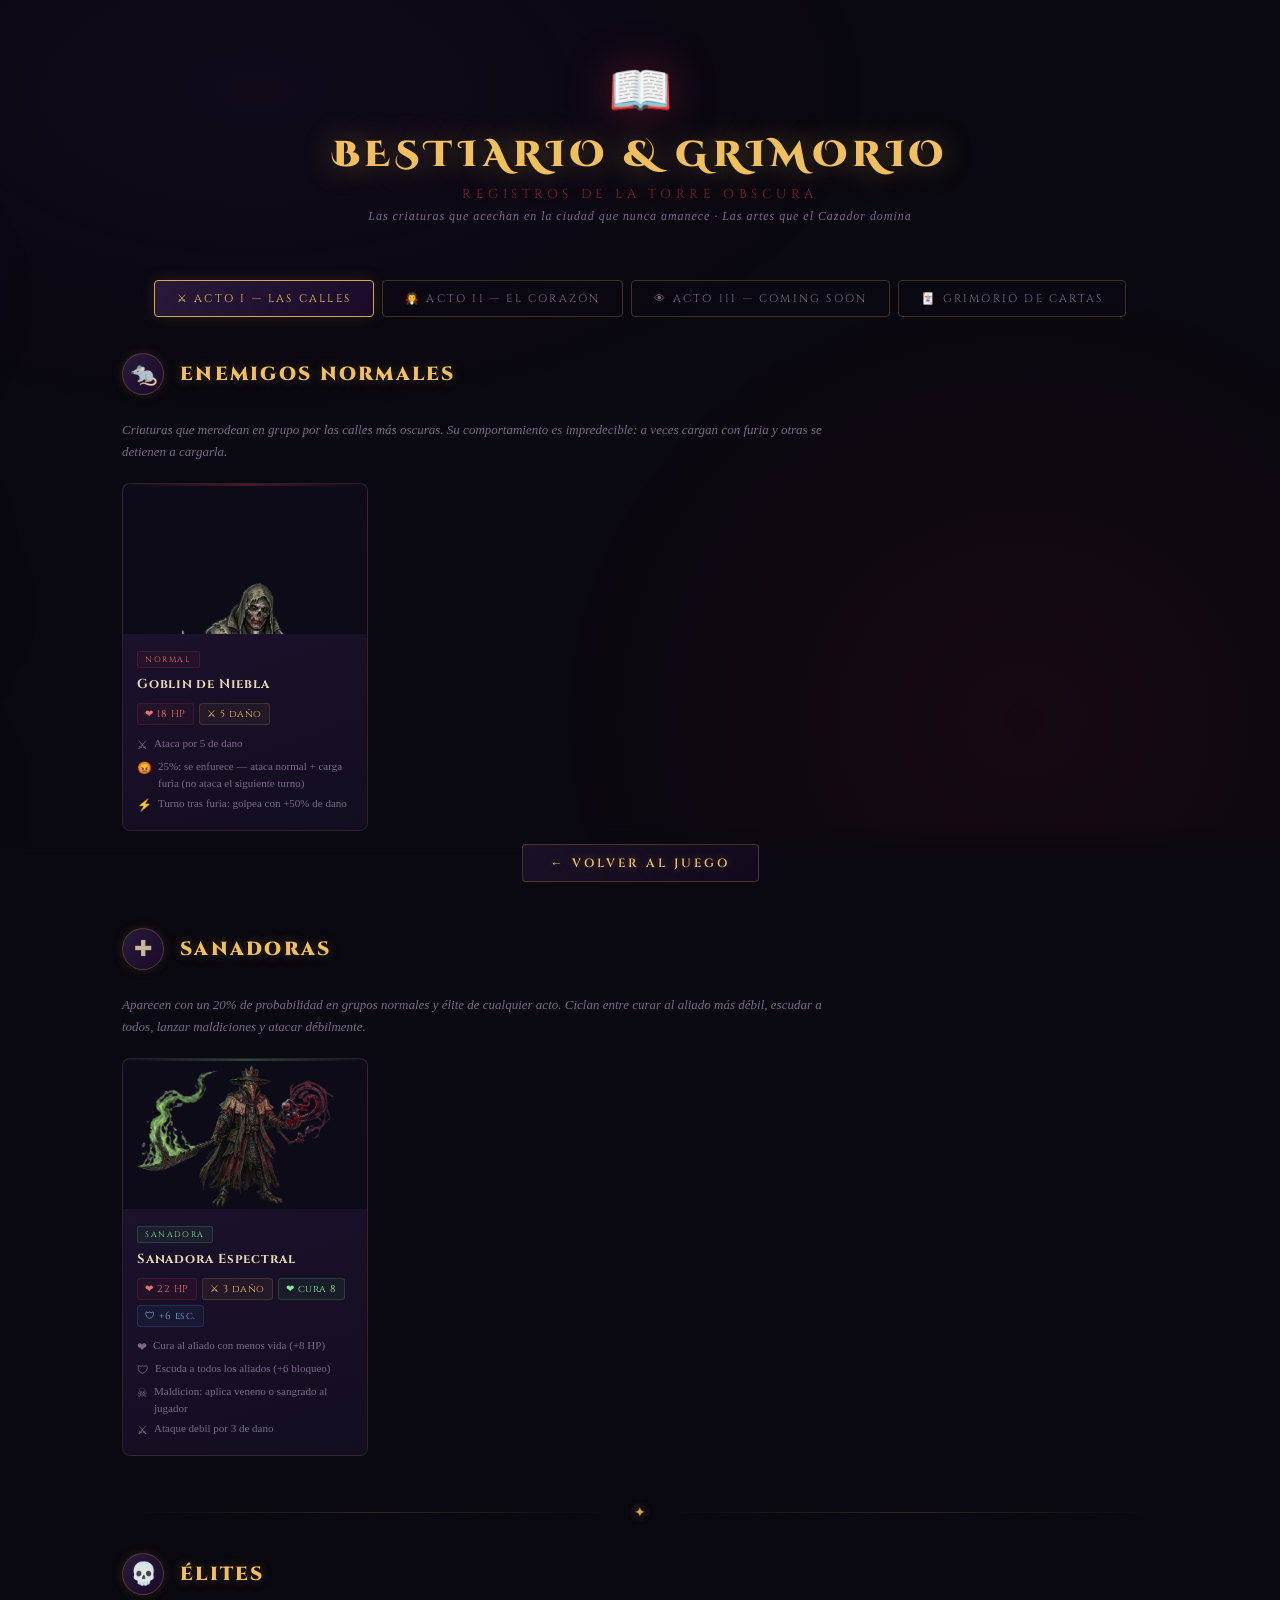
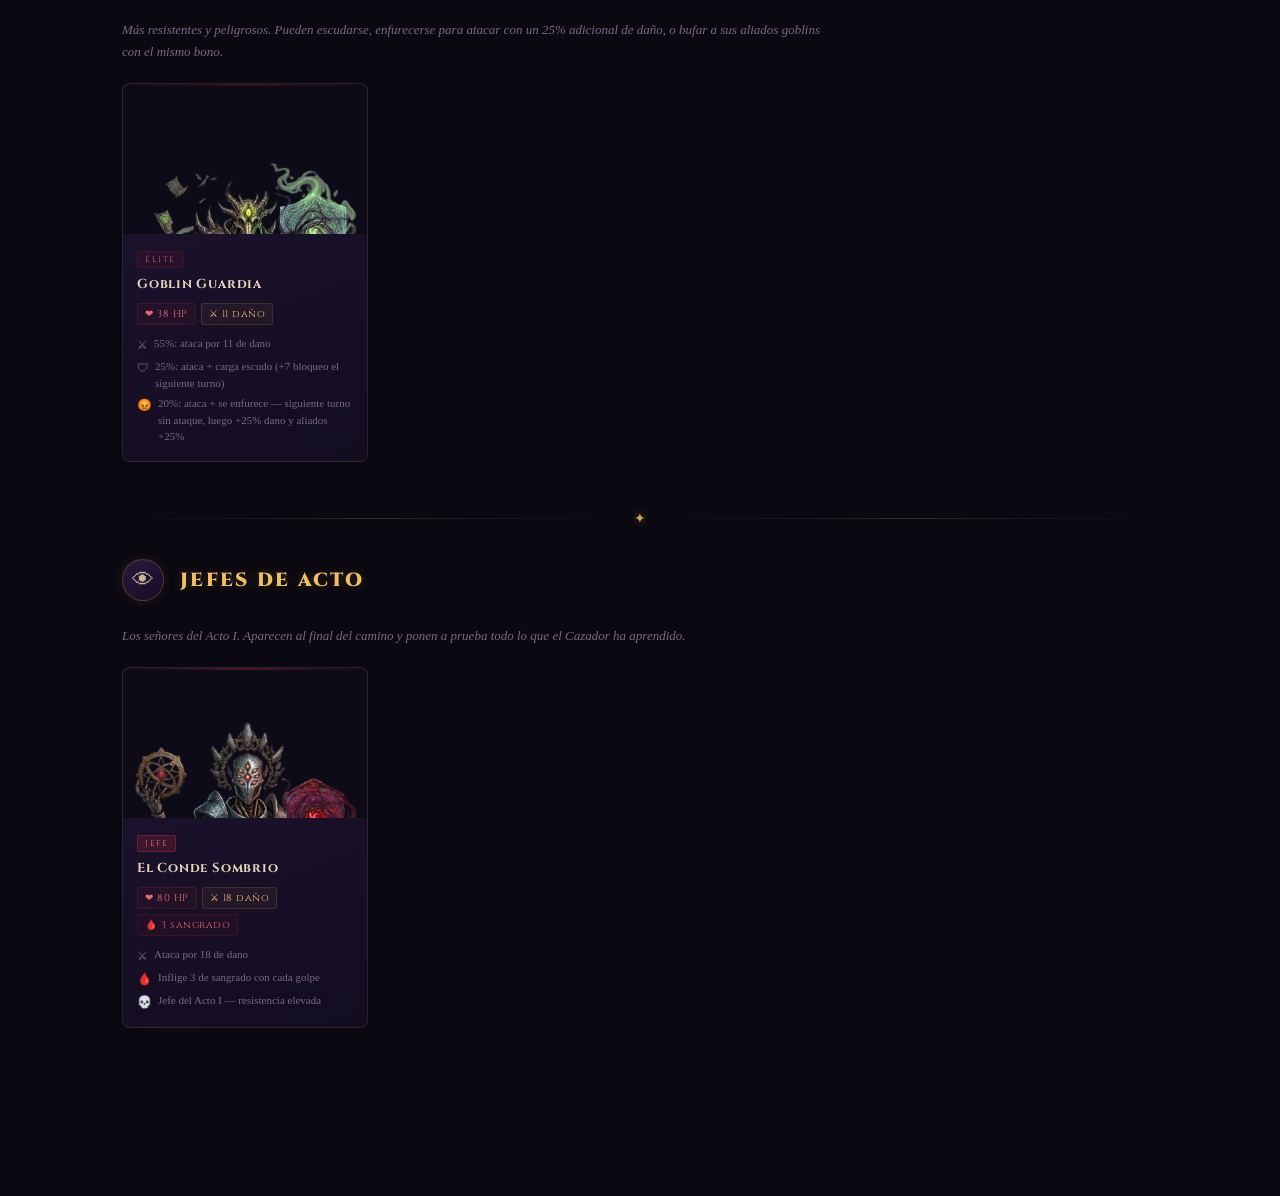
==== commit 9ca8295e: "Nuevo tipo de daño + nuevas cartas especiales" ====
--- a/bestiario.html
+++ b/bestiario.html
@@ -266,13 +266,15 @@
     <div id="sec-rare"></div>
     <!-- LEGENDARIAS -->
     <div id="sec-legendary"></div>
+    <!-- ESPECIALES -->
+    <div id="sec-special"></div>
 
   </div><!-- /grimoire -->
 
 </div><!-- /page -->
 
 <div class="back-bar">
-  <a href="index.html" class="back-btn" onclick="playUI()">← Volver al Juego</a>
+  <a href="index.html" class="back-btn" onclick="if(_bgAudio&&!_bgAudio.paused){try{localStorage.setItem('noctis_music_pos',_bgAudio.currentTime);}catch(e){}}playUI()">← Volver al Juego</a>
 </div>
 
 <script>
@@ -297,6 +299,7 @@
   enemy_guardian: USE_AI ? 'resources/enemigos/guardian.png'       : 'resources/alt/enemigos/guardian.png',
   enemy_murcielago:USE_AI? 'resources/enemigos/murcielago.png'     : 'resources/alt/enemigos/murcielago.png',
   enemy_baron:    USE_AI ? 'resources/enemigos/baron_hemlock.png'  : 'resources/alt/enemigos/baron_hemlock.png',
+  card_precise:    USE_AI ? 'resources/cartas/cortepreciso.jpg'      : 'resources/alt/cartas/precise.png',
   card_strike:    USE_AI ? 'resources/cartas/golpesombrio.jpg'     : 'resources/alt/cartas/strike.png',
   card_shield:    USE_AI ? 'resources/cartas/escudoarcano.jpg'     : 'resources/alt/cartas/shield.png',
   card_lance:     USE_AI ? 'resources/cartas/lanzaniebla.png'      : 'resources/alt/cartas/lance.png',
@@ -314,7 +317,16 @@
   card_fanfire:   USE_AI ? 'resources/cartas/fanfire.jpg'          : 'resources/alt/cartas/fanfire.png',
   card_headshot:  USE_AI ? 'resources/cartas/headshot.jpg'         : 'resources/alt/cartas/headshot.png',
   card_bloodpact: USE_AI ? 'resources/cartas/ritual of blood.jpg'  : 'resources/alt/cartas/blood.png',
-  card_nightmare: USE_AI ? 'resources/cartas/nube venenosa.jpg'    : 'resources/alt/cartas/nightmare.png',
+  card_nightmare:    USE_AI ? 'resources/cartas/nube venenosa.jpg'    : 'resources/alt/cartas/nightmare.png',
+  card_fireball:       USE_AI ? 'resources/cartas/fireball.jpg'          : 'resources/alt/cartas/fireball.png',
+  card_poison_pool:    USE_AI ? 'resources/cartas/poison_pool.jpg'       : 'resources/alt/cartas/poison_pool.png',
+  card_solar_rain:     USE_AI ? 'resources/cartas/solar_rain.jpg'        : 'resources/alt/cartas/solar_rain.png',
+  card_invisibilitis:  USE_AI ? 'resources/cartas/invisibilitis.jpg'     : 'resources/alt/cartas/invisibilitis.png',
+  card_void_pact:      USE_AI ? 'resources/cartas/void_pact.jpg'         : 'resources/alt/cartas/void_pact.png',
+  card_midnight_pact:  USE_AI ? 'resources/cartas/midnight_pact.jpg'     : 'resources/alt/cartas/midnight_pact.png',
+  card_clockwork_eye:  USE_AI ? 'resources/cartas/clockwork_eye.jpg'     : 'resources/alt/cartas/clockwork_eye.png',
+  card_blood_tribute:  USE_AI ? 'resources/cartas/blood_tribute.jpg'     : 'resources/alt/cartas/blood_tribute.png',
+  card_storm_veil:     USE_AI ? 'resources/cartas/storm_veil.jpg'        : 'resources/alt/cartas/storm_veil.png',
 };
 
 function imgTag(key, cls, alt) {
@@ -361,6 +373,7 @@
 const CARDS = [
   // COMUNES
   {id:'strike',   name:'Golpe Sombrío',   type:'attack', rarity:'common',    cost:1, dmg:6,  blk:0,  bleed:0,psn:0,           desc:'Golpe veloz con tu filo.', base:true},
+  {id:'precise',  name:'Corte Preciso',   type:'attack', rarity:'common',    cost:1, dmg:4,  blk:0,  bleed:2,psn:0,           desc:'Corte ágil que inflige sangrado.'},
   {id:'shield',   name:'Escudo Arcano',   type:'defense',rarity:'common',    cost:1, dmg:0,  blk:7,  bleed:0,psn:0,           desc:'Barrera mágica que absorbe el daño.', base:true},
   {id:'lance',    name:'Lanza de Niebla', type:'attack', rarity:'common',    cost:1, dmg:4,  blk:0,  bleed:0,psn:2,           desc:'Veneno que consume desde dentro.'},
   {id:'retaliate',name:'Represalia',      type:'skill',  rarity:'common',    cost:1, dmg:3,  blk:4,  bleed:0,psn:0,           desc:'Ataca y defiende al mismo tiempo.'},
@@ -381,6 +394,16 @@
   {id:'headshot', name:'Disparo Certero', type:'attack', rarity:'legendary', cost:3, dmg:28, blk:0,  bleed:0,psn:0,           desc:'Un disparo. El fin.'},
   {id:'bloodpact',name:'Pacto de Sangre', type:'skill',  rarity:'legendary', cost:2, dmg:0,  blk:0,  bleed:3,psn:0, heal:10,  desc:'Cura con la sangre del enemigo.'},
   {id:'nightmare',name:'Pesadilla Eterna',type:'attack', rarity:'legendary', cost:3, dmg:9,  blk:0,  bleed:3,psn:3,           desc:'Inflige todos los males de una vez.'},
+  // nuevas cartas v2
+  {id:'fireball',      name:'Bola de Fuego',    type:'attack', rarity:'common',  cost:1, dmg:0, blk:0, bleed:0,psn:0, burn:5,                     desc:'Inflige 5 quemadura a un enemigo.'},
+  {id:'poison_pool',   name:'Charco de Veneno', type:'skill',  rarity:'rare',    cost:2, dmg:0, blk:0, bleed:0,psn:8,                              desc:'Inflige 8 de veneno a todos los enemigos.'},
+  {id:'solar_rain',    name:'Lluvia Solar',     type:'skill',  rarity:'rare',    cost:2, dmg:0, blk:0, bleed:0,psn:0, burn:12,                     desc:'Inflige 12 de quemadura a todos los enemigos.'},
+  {id:'invisibilitis', name:'Invisibilitis',    type:'power',  rarity:'special', cost:2, dmg:0, blk:0, bleed:0,psn:0, isSpecial:true,              desc:'[ESPECIAL] El turno siguiente los enemigos no pueden atacarte.'},
+  {id:'void_pact',     name:'Pacto del Vacío',  type:'power',  rarity:'special', cost:2, dmg:0, blk:0, bleed:0,psn:0, isSpecial:true,              desc:'[ESPECIAL] Termina tu turno. Las 2 primeras cartas de cada turno son gratuitas.'},
+  {id:'midnight_pact', name:'Pacto de Medianoche',type:'power',rarity:'special', cost:2, dmg:0, blk:0, bleed:0,psn:0, isSpecial:true,              desc:'[ESPECIAL] +1 energía al inicio de cada turno.'},
+  {id:'clockwork_eye', name:'Ojo del Relojero',   type:'power',rarity:'special', cost:2, dmg:0, blk:0, bleed:0,psn:0, isSpecial:true,              desc:'[ESPECIAL] Cada 4 energía gastada, gana 1.'},
+  {id:'blood_tribute', name:'Tributo de Sangre',  type:'skill', rarity:'rare',   cost:0, dmg:0, blk:0, bleed:0,psn:0, hpCost:5, manaGain:2,         desc:'Paga 5 Vitalidad. Gana 2 energía.'},
+  {id:'storm_veil',    name:'Velo de Tormenta',   type:'defense',rarity:'rare',  cost:2, dmg:0, blk:11,bleed:0,psn:0, nextTurnMana:1,               desc:'+11 protección. Próximo turno +1 energía.'},
 ];
 
 // ─── RARITY CONFIG ────────────────────────────────────────────────────────────
@@ -389,8 +412,9 @@
   uncommon:  { label:'INFRECUENTE',color:'#60aaee', bg:'#60aaee11', border:'#60aaee44' },
   rare:      { label:'RARA',       color:'#cc80ff', bg:'#cc80ff11', border:'#cc80ff44' },
   legendary: { label:'LEGENDARIA', color:'#ffcc44', bg:'#ffcc4411', border:'#ffcc4444' },
+  special:   { label:'❖ ESPECIAL',  color:'#9a60ee', bg:'#9a60ee11', border:'#9a60ee44' },
 };
-const TYPE_LABELS = { attack:'Ataque', defense:'Defensa', skill:'Habilidad' };
+const TYPE_LABELS = { attack:'Ataque', defense:'Defensa', skill:'Habilidad', power:'Poder' };
 const TYPE_COLORS = { attack:'#e87070', defense:'#70b8e8', skill:'#80cc70' };
 
 // ─── BUILD ENEMY CARD ─────────────────────────────────────────────────────────
@@ -423,7 +447,7 @@
 
 // ─── BUILD CARD GRIMOIRE ──────────────────────────────────────────────────────
 function buildGrimCard(c) {
-  const r = RARITY[c.rarity];
+  const r = RARITY[c.rarity] || RARITY['special'];
   const art = imgTag('card_'+c.id, 'grim-card-art', c.name);
   const stats = [];
   if(c.dmg)    stats.push(`<span class="grim-stat stat-dmg">⚔ ${c.triple?c.dmg+'×3':c.dbl?c.dmg+'×2':c.dmg}</span>`);
@@ -431,6 +455,10 @@
   if(c.bleed)  stats.push(`<span class="grim-stat stat-bleed">🩸 ${c.bleed}</span>`);
   if(c.psn)    stats.push(`<span class="grim-stat stat-psn">☠ ${c.psn}</span>`);
   if(c.heal)   stats.push(`<span class="grim-stat stat-heal">❤ +${c.heal}</span>`);
+  if(c.burn)         stats.push(`<span class="grim-stat" style="background:#3a1a0033;color:#ffb060;border:1px solid #ff904044">🔥 ${c.burn}</span>`);
+  if(c.hpCost)       stats.push(`<span class="grim-stat stat-bleed">HP -${c.hpCost}</span>`);
+  if(c.manaGain)     stats.push(`<span class="grim-stat" style="background:#1a2a4a33;color:#70aaee;border:1px solid #4a8acc44">◆+${c.manaGain}</span>`);
+  if(c.nextTurnMana) stats.push(`<span class="grim-stat" style="background:#1a2a4a33;color:#70aaee88;border:1px solid #4a8acc44">◆+${c.nextTurnMana}▶</span>`);
   const baseMark = c.base ? `<span style="font-size:8px;color:#4a3a5a;font-family:'Cinzel',serif;letter-spacing:.1em">BASE</span>` : '';
   return `
     <div class="grim-card">
@@ -448,9 +476,50 @@
 }
 
 // ─── RENDER ───────────────────────────────────────────────────────────────────
+// ─── MUSIC SYSTEM ─────────────────────────────────────────────────────────────
+const MUSIC_SRC = 'resources/music/background.mp3';
+let _bgAudio = null;
+let _audioUnlocked = false;
+
+function getMusicVolume() {
+  try { const v = parseFloat(localStorage.getItem('noctis_music_vol')); return isNaN(v) ? 0.5 : v; } catch(e) { return 0.5; }
+}
+
+function _startMusic(fromPos) {
+  if(_bgAudio) return;
+  _bgAudio = new Audio(MUSIC_SRC);
+  _bgAudio.loop   = true;
+  _bgAudio.volume = getMusicVolume();
+  if(fromPos > 0) {
+    _bgAudio.addEventListener('canplay', () => { _bgAudio.currentTime = fromPos; }, { once: true });
+  }
+  _bgAudio.play().catch(() => {});
+}
+
+// Arrancar música automáticamente al cargar (viene del index, gesto ya existe)
+(function autoStartMusic() {
+  try {
+    const savedPos = parseFloat(localStorage.getItem('noctis_music_pos') || '0');
+    localStorage.removeItem('noctis_music_pos');
+    _bgAudio = new Audio(MUSIC_SRC);
+    _bgAudio.loop   = true;
+    _bgAudio.volume = getMusicVolume();
+    if(savedPos > 0) {
+      _bgAudio.addEventListener('canplay', () => { _bgAudio.currentTime = savedPos; }, { once: true });
+    }
+    _bgAudio.play().catch(() => {
+      // Autoplay bloqueado: esperar primer click
+      _bgAudio = null;
+      document.addEventListener('click', () => { if(!_bgAudio) _startMusic(savedPos); }, { once: true });
+    });
+    _audioUnlocked = true;
+  } catch(e) {}
+})();
+
 // ─── UI SOUND ─────────────────────────────────────────────────────────────────
 const UI_SOUND_SRC = 'resources/music/ui_click.mp3';
 function playUI() {
+  if(!_audioUnlocked) { _audioUnlocked = true; _startMusic(0); }
   try {
     const v = parseFloat(localStorage.getItem('noctis_sfx_vol'));
     const vol = isNaN(v) ? 0.6 : v;
@@ -494,7 +563,7 @@
   document.getElementById('grid-act2boss').innerHTML= ENEMIES.act2boss.map(e=>buildEnemyCard(e,'badge-boss','JEFE','#c03040')).join('');
 
   // Grimoire cards by rarity
-  ['common','uncommon','rare','legendary'].forEach(r => {
+  ['common','uncommon','rare','legendary','special'].forEach(r => {
     const rc = RARITY[r];
     const cards = CARDS.filter(c=>c.rarity===r);
     document.getElementById('sec-'+r).innerHTML = `
